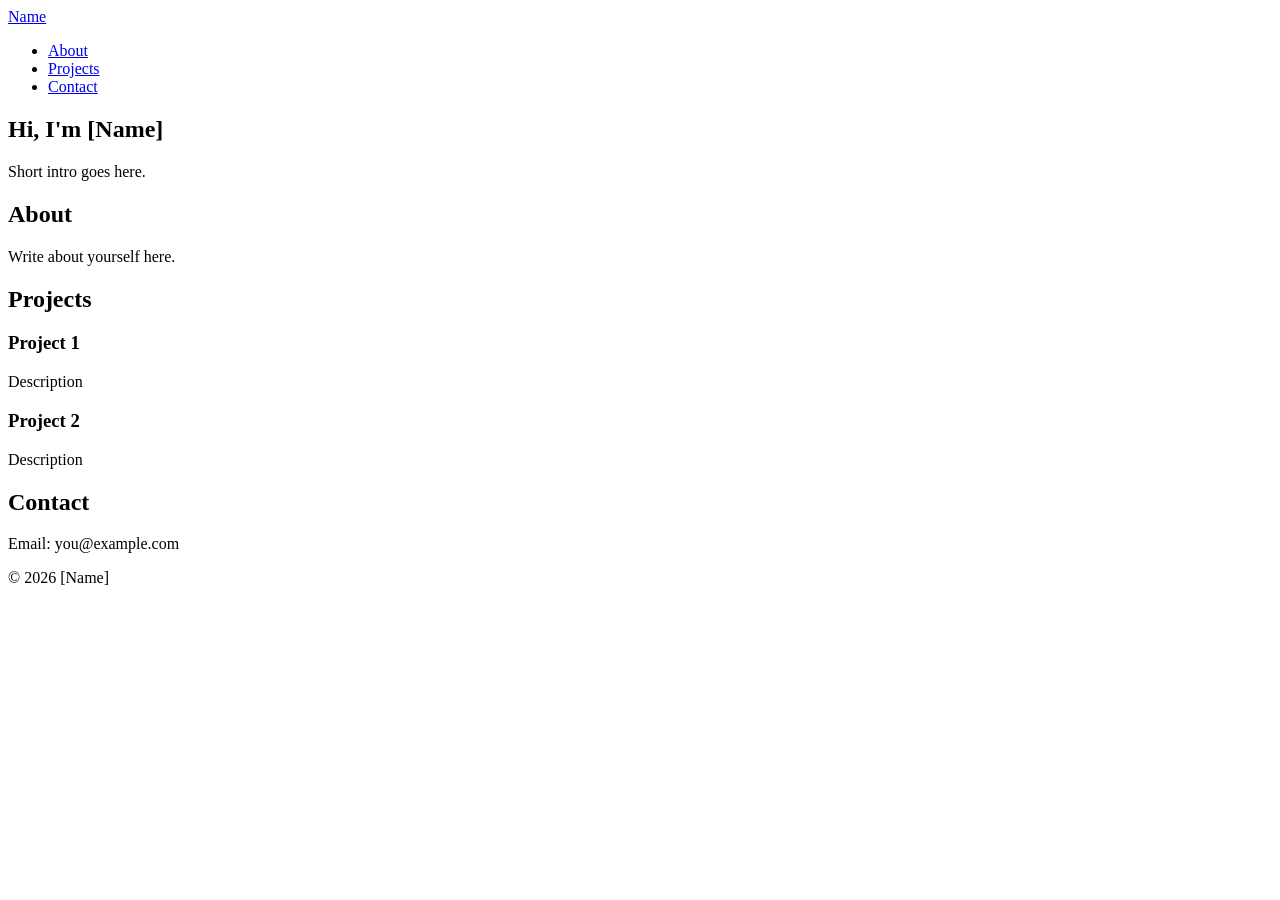
==== index.html @ eb942d85 "Add files via upload" ====
<!DOCTYPE html>
<html lang="en">
<head>
  <meta charset="UTF-8">
  <meta name="viewport" content="width=device-width, initial-scale=1.0">
  <title>My Portfolio</title>
  <link rel="stylesheet" href="style.css">
</head>
<body>

  <header>
    <nav>
      <a href="#">Name</a>
      <ul>
        <li><a href="#about">About</a></li>
        <li><a href="#projects">Projects</a></li>
        <li><a href="#contact">Contact</a></li>
      </ul>
    </nav>
  </header>

  <main>

    <section id="hero">
      <h1>Hi, I'm [Name]</h1>
      <p>Short intro goes here.</p>
    </section>

    <section id="about">
      <h2>About</h2>
      <p>Write about yourself here.</p>
    </section>

    <section id="projects">
      <h2>Projects</h2>
      <div class="project">
        <h3>Project 1</h3>
        <p>Description</p>
      </div>
      <div class="project">
        <h3>Project 2</h3>
        <p>Description</p>
      </div>
    </section>

    <section id="contact">
      <h2>Contact</h2>
      <p>Email: you@example.com</p>
    </section>

  </main>

  <footer>
    <p>&copy; 2026 [Name]</p>
  </footer>

  <script src="script.js"></script>
</body>
</html>
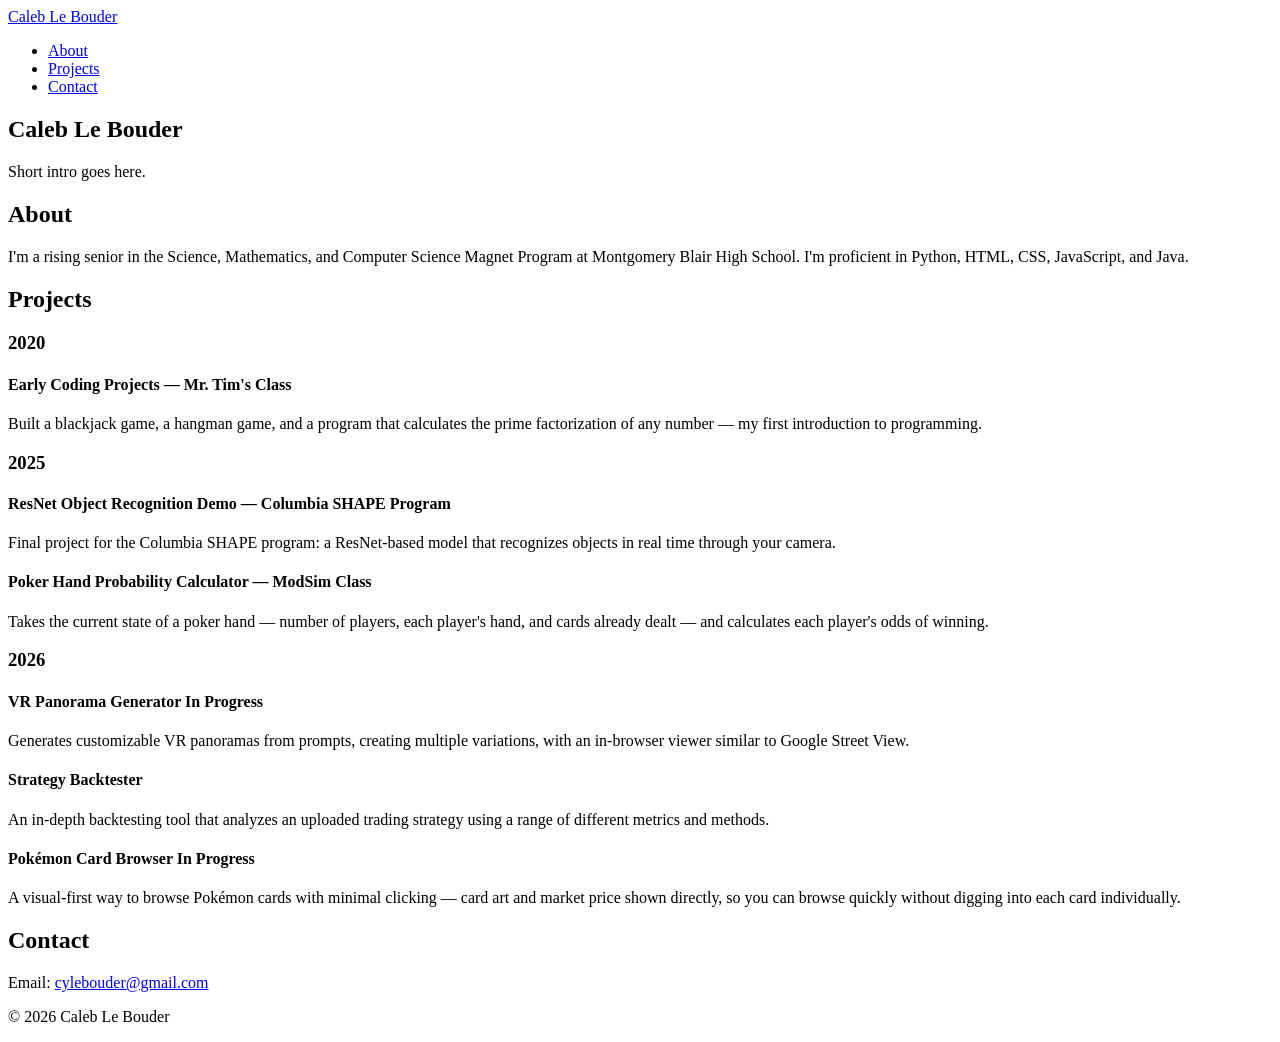
==== commit a6b4b4f2: "personalized" ====
--- a/index.html
+++ b/index.html
@@ -10,7 +10,7 @@
 
   <header>
     <nav>
-      <a href="#">Name</a>
+      <a href="#">Caleb Le Bouder</a>
       <ul>
         <li><a href="#about">About</a></li>
         <li><a href="#projects">Projects</a></li>
@@ -22,36 +22,67 @@
   <main>
 
     <section id="hero">
-      <h1>Hi, I'm [Name]</h1>
+      <h1>Caleb Le Bouder</h1>
       <p>Short intro goes here.</p>
     </section>
 
     <section id="about">
       <h2>About</h2>
-      <p>Write about yourself here.</p>
+      <p>I'm a rising senior in the Science, Mathematics, and Computer Science Magnet Program at Montgomery Blair High School. I'm proficient in Python, HTML, CSS, JavaScript, and Java.</p>
     </section>
 
     <section id="projects">
       <h2>Projects</h2>
-      <div class="project">
-        <h3>Project 1</h3>
-        <p>Description</p>
+
+      <div class="timeline-year">
+        <h3>2020</h3>
+        <div class="project">
+          <h4>Early Coding Projects — Mr. Tim's Class</h4>
+          <p>Built a blackjack game, a hangman game, and a program that calculates the prime factorization of any number — my first introduction to programming.</p>
+        </div>
       </div>
-      <div class="project">
-        <h3>Project 2</h3>
-        <p>Description</p>
+
+      <div class="timeline-year">
+        <h3>2025</h3>
+        <div class="project">
+          <h4>ResNet Object Recognition Demo — Columbia SHAPE Program</h4>
+          <p>Final project for the Columbia SHAPE program: a ResNet-based model that recognizes objects in real time through your camera.</p>
+        </div>
+        <div class="project">
+          <h4>Poker Hand Probability Calculator — ModSim Class</h4>
+          <p>Takes the current state of a poker hand — number of players, each player's hand, and cards already dealt — and calculates each player's odds of winning.</p>
+        </div>
       </div>
+
+      <div class="timeline-year">
+        <h3>2026</h3>
+        <div class="project">
+          <h4>VR Panorama Generator <span class="status">In Progress</span></h4>
+          <p>Generates customizable VR panoramas from prompts, creating multiple variations, with an in-browser viewer similar to Google Street View.</p>
+        </div>
+        <div class="project">
+          <h4>Strategy Backtester</h4>
+          <p>An in-depth backtesting tool that analyzes an uploaded trading strategy using a range of different metrics and methods.</p>
+        </div>
+        <div class="project">
+          <h4>Pokémon Card Browser <span class="status">In Progress</span></h4>
+          <p>A visual-first way to browse Pokémon cards with minimal clicking — card art and market price shown directly, so you can browse quickly without digging into each card individually.</p>
+        </div>
+      </div>
+
+      <!-- To add a new project: copy a .project block into the relevant .timeline-year, or add a new .timeline-year block for a new year. -->
+
     </section>
 
     <section id="contact">
       <h2>Contact</h2>
-      <p>Email: you@example.com</p>
+      <p>Email: <a href="mailto:cylebouder@gmail.com">cylebouder@gmail.com</a></p>
     </section>
 
   </main>
 
   <footer>
-    <p>&copy; 2026 [Name]</p>
+    <p>&copy; 2026 Caleb Le Bouder</p>
   </footer>
 
   <script src="script.js"></script>
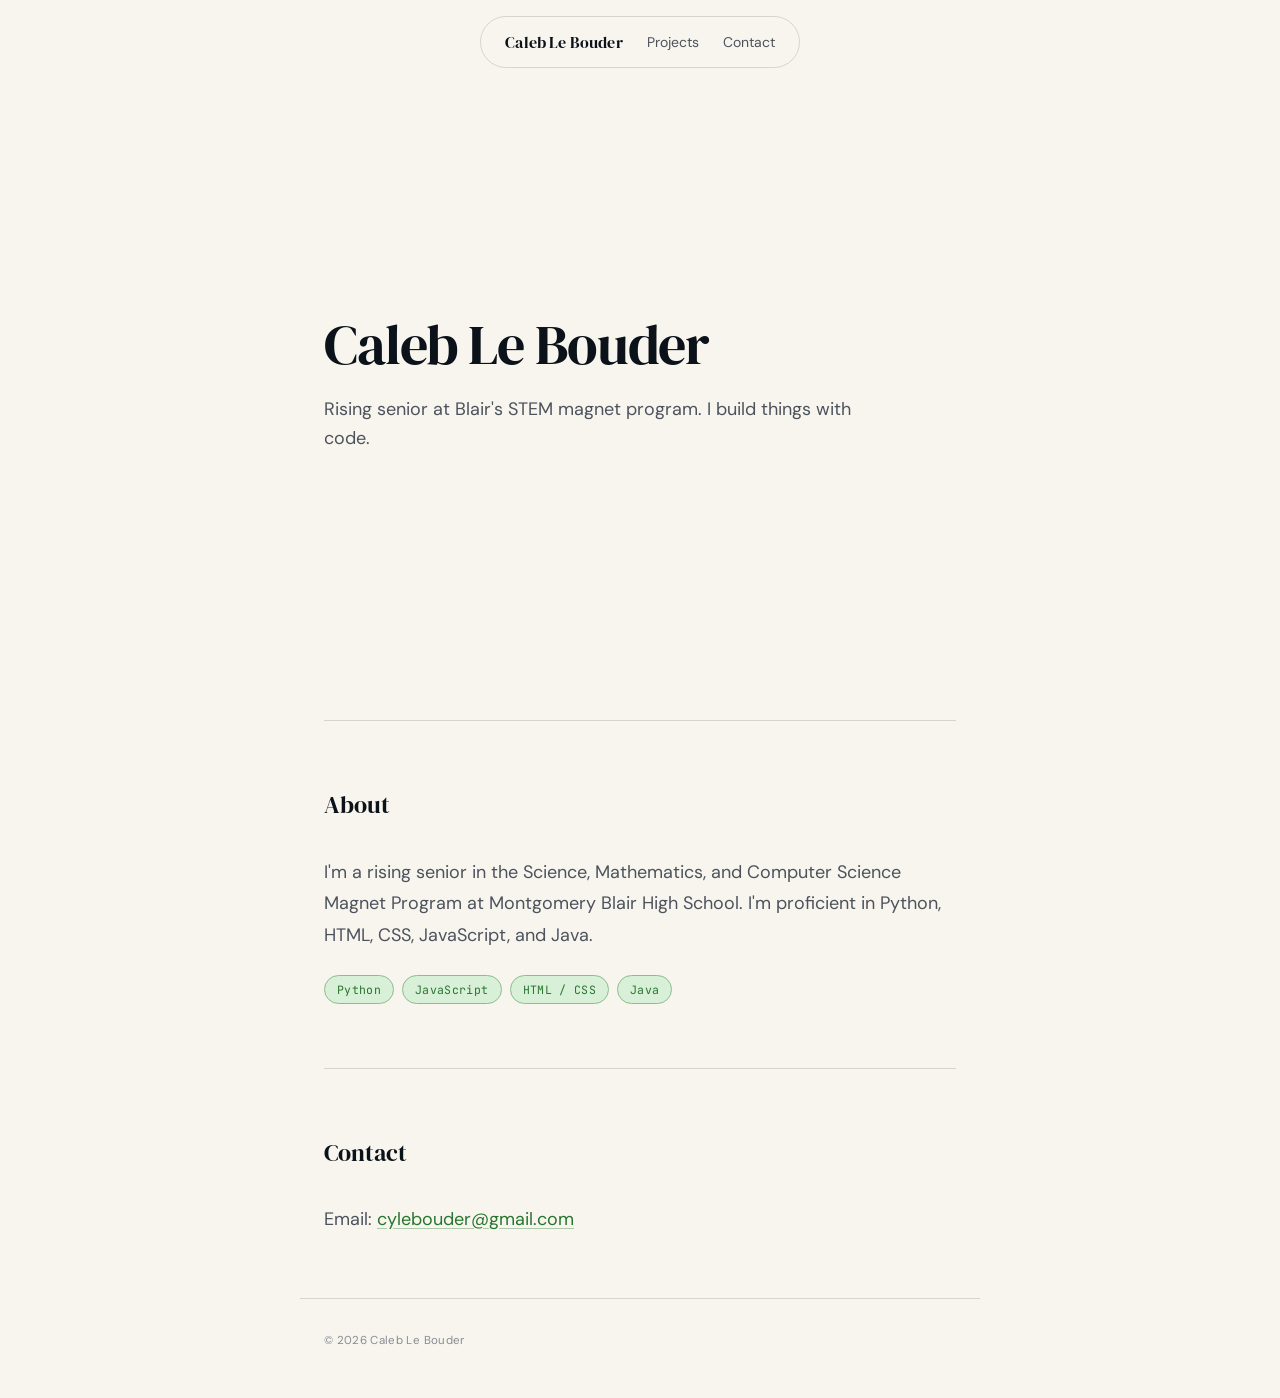
==== commit 2305d4d2: "Add design system and split projects onto separate page - Apply Garden theme (DM Serif Display, DM S" ====
--- a/index.html
+++ b/index.html
@@ -3,7 +3,11 @@
 <head>
   <meta charset="UTF-8">
   <meta name="viewport" content="width=device-width, initial-scale=1.0">
-  <title>My Portfolio</title>
+  <meta name="description" content="Caleb Le Bouder — developer, Blair SMCS magnet, builder of interesting things.">
+  <title>Caleb Le Bouder</title>
+  <link rel="preconnect" href="https://fonts.googleapis.com">
+  <link rel="preconnect" href="https://fonts.gstatic.com" crossorigin>
+  <link href="https://fonts.googleapis.com/css2?family=DM+Serif+Display&family=DM+Sans:opsz,wght@9..40,300;9..40,400;9..40,500&family=JetBrains+Mono:wght@400&display=swap" rel="stylesheet">
   <link rel="stylesheet" href="style.css">
 </head>
 <body>
@@ -12,8 +16,7 @@
     <nav>
       <a href="#">Caleb Le Bouder</a>
       <ul>
-        <li><a href="#about">About</a></li>
-        <li><a href="#projects">Projects</a></li>
+        <li><a href="projects.html">Projects</a></li>
         <li><a href="#contact">Contact</a></li>
       </ul>
     </nav>
@@ -23,58 +26,22 @@
 
     <section id="hero">
       <h1>Caleb Le Bouder</h1>
-      <p>Short intro goes here.</p>
+      <p>Rising senior at Blair's STEM magnet program. I build things with code.</p>
     </section>
 
-    <section id="about">
+    <section id="about" class="reveal">
       <h2>About</h2>
       <p>I'm a rising senior in the Science, Mathematics, and Computer Science Magnet Program at Montgomery Blair High School. I'm proficient in Python, HTML, CSS, JavaScript, and Java.</p>
+      <div class="skills">
+        <span class="skill-tag">Python</span>
+        <span class="skill-tag">JavaScript</span>
+        <span class="skill-tag">HTML / CSS</span>
+        <span class="skill-tag">Java</span>
+      </div>
     </section>
 
-    <section id="projects">
-      <h2>Projects</h2>
 
-      <div class="timeline-year">
-        <h3>2020</h3>
-        <div class="project">
-          <h4>Early Coding Projects — Mr. Tim's Class</h4>
-          <p>Built a blackjack game, a hangman game, and a program that calculates the prime factorization of any number — my first introduction to programming.</p>
-        </div>
-      </div>
-
-      <div class="timeline-year">
-        <h3>2025</h3>
-        <div class="project">
-          <h4>ResNet Object Recognition Demo — Columbia SHAPE Program</h4>
-          <p>Final project for the Columbia SHAPE program: a ResNet-based model that recognizes objects in real time through your camera.</p>
-        </div>
-        <div class="project">
-          <h4>Poker Hand Probability Calculator — ModSim Class</h4>
-          <p>Takes the current state of a poker hand — number of players, each player's hand, and cards already dealt — and calculates each player's odds of winning.</p>
-        </div>
-      </div>
-
-      <div class="timeline-year">
-        <h3>2026</h3>
-        <div class="project">
-          <h4>VR Panorama Generator <span class="status">In Progress</span></h4>
-          <p>Generates customizable VR panoramas from prompts, creating multiple variations, with an in-browser viewer similar to Google Street View.</p>
-        </div>
-        <div class="project">
-          <h4>Strategy Backtester</h4>
-          <p>An in-depth backtesting tool that analyzes an uploaded trading strategy using a range of different metrics and methods.</p>
-        </div>
-        <div class="project">
-          <h4>Pokémon Card Browser <span class="status">In Progress</span></h4>
-          <p>A visual-first way to browse Pokémon cards with minimal clicking — card art and market price shown directly, so you can browse quickly without digging into each card individually.</p>
-        </div>
-      </div>
-
-      <!-- To add a new project: copy a .project block into the relevant .timeline-year, or add a new .timeline-year block for a new year. -->
-
-    </section>
-
-    <section id="contact">
+<section id="contact" class="reveal">
       <h2>Contact</h2>
       <p>Email: <a href="mailto:cylebouder@gmail.com">cylebouder@gmail.com</a></p>
     </section>
--- a/style.css
+++ b/style.css
@@ -0,0 +1,482 @@
+/* Hallmark · macrostructure: Letter · tone: soft editorial · anchor hue: garden-green */
+/* Hallmark · pre-emit critique: P4 H4 E4 S4 R4 V4 */
+
+/* ── tokens ──────────────────────────────────────────────────── */
+:root {
+  /* color */
+  --color-paper:      oklch(97%  0.010 88);
+  --color-paper-2:    oklch(93%  0.015 88);
+  --color-paper-3:    oklch(89%  0.018 88);
+  --color-ink:        oklch(18%  0.020 255);
+  --color-ink-2:      oklch(44%  0.018 255);
+  --color-ink-3:      oklch(64%  0.012 255);
+  --color-accent:     oklch(50%  0.130 145);
+  --color-accent-mid: oklch(75%  0.080 145);
+  --color-accent-dim: oklch(93%  0.040 145);
+  --color-rule:       oklch(87%  0.010 88);
+  --color-focus:      oklch(50%  0.130 145);
+
+  /* typography */
+  --font-display: 'DM Serif Display', Georgia, serif;
+  --font-body:    'DM Sans', system-ui, sans-serif;
+  --font-mono:    'JetBrains Mono', 'Courier New', monospace;
+
+  /* type scale */
+  --text-xs:        0.72rem;
+  --text-sm:        0.875rem;
+  --text-base:      1rem;
+  --text-lg:        1.125rem;
+  --text-xl:        1.25rem;
+  --text-2xl:       1.5rem;
+  --text-3xl:       2rem;
+  --text-4xl:       2.75rem;
+  --text-display-s: 3.5rem;
+  --text-display:   4.5rem;
+
+  /* spacing (4-pt) */
+  --space-1:  0.25rem;
+  --space-2:  0.5rem;
+  --space-3:  0.75rem;
+  --space-4:  1rem;
+  --space-5:  1.25rem;
+  --space-6:  1.5rem;
+  --space-8:  2rem;
+  --space-10: 2.5rem;
+  --space-12: 3rem;
+  --space-16: 4rem;
+  --space-20: 5rem;
+  --space-24: 6rem;
+  --space-32: 8rem;
+
+  /* motion */
+  --ease-out:    cubic-bezier(0.16, 1, 0.3, 1);
+  --ease-in:     cubic-bezier(0.4, 0, 1, 1);
+  --ease-in-out: cubic-bezier(0.4, 0, 0.2, 1);
+  --dur-fast:    120ms;
+  --dur-base:    240ms;
+  --dur-slow:    440ms;
+
+  /* layout */
+  --max-w:      680px;
+  --radius-sm:  3px;
+  --radius-md:  8px;
+  --radius-lg:  16px;
+  --radius-pill:999px;
+}
+
+/* ── reset ───────────────────────────────────────────────────── */
+*, *::before, *::after {
+  box-sizing: border-box;
+  margin: 0;
+  padding: 0;
+}
+
+html {
+  scroll-behavior: smooth;
+  overflow-x: clip;
+}
+
+body {
+  background-color: var(--color-paper);
+  color: var(--color-ink);
+  font-family: var(--font-body);
+  font-size: var(--text-base);
+  line-height: 1.65;
+  overflow-x: clip;
+  -webkit-font-smoothing: antialiased;
+  -moz-osx-font-smoothing: grayscale;
+}
+
+/* ── nav — N5 floating pill ──────────────────────────────────── */
+header {
+  position: fixed;
+  top: var(--space-4);
+  left: 0;
+  right: 0;
+  z-index: 100;
+  display: flex;
+  justify-content: center;
+  pointer-events: none;
+}
+
+nav {
+  pointer-events: all;
+  display: flex;
+  align-items: center;
+  gap: var(--space-6);
+  padding: var(--space-3) var(--space-6);
+  background: oklch(97% 0.010 88 / 0.88);
+  backdrop-filter: blur(14px);
+  -webkit-backdrop-filter: blur(14px);
+  border: 1px solid var(--color-rule);
+  border-radius: var(--radius-pill);
+  transition:
+    box-shadow var(--dur-base) var(--ease-out),
+    background  var(--dur-base) var(--ease-out);
+}
+
+nav.scrolled {
+  box-shadow: 0 2px 20px oklch(18% 0.02 255 / 0.09);
+}
+
+nav > a {
+  font-family: var(--font-display);
+  font-size: var(--text-base);
+  color: var(--color-ink);
+  text-decoration: none;
+  letter-spacing: 0.01em;
+  white-space: nowrap;
+  flex-shrink: 0;
+}
+
+nav > a:focus-visible {
+  outline: 2px solid var(--color-focus);
+  outline-offset: 3px;
+  border-radius: var(--radius-sm);
+}
+
+nav ul {
+  display: flex;
+  list-style: none;
+  gap: var(--space-6);
+}
+
+nav ul a {
+  font-size: var(--text-sm);
+  font-weight: 400;
+  color: var(--color-ink-2);
+  text-decoration: none;
+  transition: color var(--dur-fast) var(--ease-out);
+}
+
+nav ul a:hover,
+nav ul a.active {
+  color: var(--color-ink);
+}
+
+nav ul a.active {
+  font-weight: 500;
+}
+
+nav ul a:focus-visible {
+  outline: 2px solid var(--color-focus);
+  outline-offset: 2px;
+  border-radius: var(--radius-sm);
+}
+
+/* ── page layout ─────────────────────────────────────────────── */
+main {
+  max-width: var(--max-w);
+  margin: 0 auto;
+  padding: 0 var(--space-6);
+}
+
+section[id] {
+  scroll-margin-top: 80px;
+}
+
+section + section {
+  border-top: 1px solid var(--color-rule);
+}
+
+section {
+  padding-top: var(--space-16);
+  padding-bottom: var(--space-16);
+}
+
+section h2 {
+  font-family: var(--font-display);
+  font-size: var(--text-2xl);
+  font-weight: 400;
+  font-style: normal;
+  color: var(--color-ink);
+  margin-bottom: var(--space-8);
+}
+
+/* ── hero ────────────────────────────────────────────────────── */
+#hero {
+  min-height: 80vh;
+  display: flex;
+  flex-direction: column;
+  justify-content: center;
+  padding-top: var(--space-32);
+  padding-bottom: var(--space-20);
+  border-top: none;
+}
+
+#hero h1 {
+  font-family: var(--font-display);
+  font-size: var(--text-display-s);
+  font-weight: 400;
+  font-style: normal;
+  line-height: 1.08;
+  letter-spacing: -0.02em;
+  color: var(--color-ink);
+  margin-bottom: var(--space-5);
+  overflow-wrap: anywhere;
+  min-width: 0;
+}
+
+#hero p {
+  font-size: var(--text-lg);
+  color: var(--color-ink-2);
+  max-width: 46ch;
+  line-height: 1.6;
+}
+
+/* ── about ───────────────────────────────────────────────────── */
+#about p {
+  font-size: var(--text-lg);
+  color: var(--color-ink-2);
+  max-width: 56ch;
+  line-height: 1.75;
+  margin-bottom: var(--space-6);
+}
+
+.skills {
+  display: flex;
+  flex-wrap: wrap;
+  gap: var(--space-2);
+}
+
+.skill-tag {
+  font-family: var(--font-mono);
+  font-size: var(--text-xs);
+  color: var(--color-accent);
+  background: var(--color-accent-dim);
+  padding: var(--space-1) var(--space-3);
+  border-radius: var(--radius-pill);
+  border: 1px solid var(--color-accent-mid);
+  letter-spacing: 0.03em;
+  white-space: nowrap;
+}
+
+/* ── projects page hero ──────────────────────────────────────── */
+#projects-hero {
+  padding-top: var(--space-32);
+  padding-bottom: var(--space-12);
+  border-top: none;
+}
+
+#projects-hero h1 {
+  font-family: var(--font-display);
+  font-size: var(--text-display-s);
+  font-weight: 400;
+  font-style: normal;
+  line-height: 1.08;
+  letter-spacing: -0.02em;
+  color: var(--color-ink);
+  margin-bottom: var(--space-4);
+  overflow-wrap: anywhere;
+  min-width: 0;
+}
+
+#projects-hero p {
+  font-size: var(--text-lg);
+  color: var(--color-ink-2);
+  max-width: 46ch;
+}
+
+#projects-list {
+  border-top: 1px solid var(--color-rule);
+}
+
+/* ── projects — timeline ─────────────────────────────────────── */
+.timeline-year {
+  margin-bottom: var(--space-10);
+}
+
+.timeline-year:last-child {
+  margin-bottom: 0;
+}
+
+.timeline-year > h3 {
+  font-family: var(--font-mono);
+  font-size: var(--text-sm);
+  font-weight: 400;
+  color: var(--color-accent);
+  letter-spacing: 0.08em;
+  margin-bottom: var(--space-4);
+  display: flex;
+  align-items: center;
+  gap: var(--space-3);
+}
+
+.timeline-year > h3::after {
+  content: '';
+  flex: 1;
+  height: 1px;
+  background: var(--color-rule);
+}
+
+.project {
+  padding: var(--space-5) var(--space-6);
+  border-radius: var(--radius-md);
+  border: 1px solid var(--color-rule);
+  background: var(--color-paper);
+  margin-bottom: var(--space-3);
+  transition:
+    border-color var(--dur-base) var(--ease-out),
+    background   var(--dur-base) var(--ease-out),
+    transform    var(--dur-base) var(--ease-out),
+    box-shadow   var(--dur-base) var(--ease-out);
+}
+
+.project:last-child {
+  margin-bottom: 0;
+}
+
+.project:hover {
+  border-color: var(--color-accent-mid);
+  background: var(--color-accent-dim);
+  transform: translateY(-2px);
+  box-shadow: 0 4px 16px oklch(50% 0.13 145 / 0.07);
+}
+
+.project h4 {
+  font-size: var(--text-base);
+  font-weight: 500;
+  font-style: normal;
+  color: var(--color-ink);
+  margin-bottom: var(--space-2);
+  display: flex;
+  align-items: center;
+  gap: var(--space-3);
+  flex-wrap: wrap;
+  line-height: 1.4;
+}
+
+.project p {
+  font-size: var(--text-sm);
+  color: var(--color-ink-2);
+  line-height: 1.65;
+  max-width: 60ch;
+}
+
+.status {
+  font-family: var(--font-mono);
+  font-size: 0.62rem;
+  font-weight: 400;
+  color: var(--color-accent);
+  background: var(--color-accent-dim);
+  padding: 2px var(--space-2);
+  border-radius: var(--radius-pill);
+  border: 1px solid var(--color-accent-mid);
+  letter-spacing: 0.04em;
+  white-space: nowrap;
+  flex-shrink: 0;
+}
+
+/* ── contact ─────────────────────────────────────────────────── */
+#contact p {
+  font-size: var(--text-lg);
+  color: var(--color-ink-2);
+}
+
+#contact a {
+  color: var(--color-accent);
+  text-decoration: underline;
+  text-underline-offset: 3px;
+  text-decoration-color: oklch(50% 0.13 145 / 0.35);
+  transition:
+    color                var(--dur-fast) var(--ease-out),
+    text-decoration-color var(--dur-fast) var(--ease-out);
+}
+
+#contact a:hover {
+  color: oklch(38% 0.12 145);
+  text-decoration-color: var(--color-accent);
+}
+
+#contact a:focus-visible {
+  outline: 2px solid var(--color-focus);
+  outline-offset: 3px;
+  border-radius: var(--radius-sm);
+}
+
+/* ── footer — Ft1 minimal statement ─────────────────────────── */
+footer {
+  max-width: var(--max-w);
+  margin: 0 auto;
+  padding: var(--space-8) var(--space-6) var(--space-12);
+  border-top: 1px solid var(--color-rule);
+}
+
+footer p {
+  font-size: var(--text-xs);
+  color: var(--color-ink-3);
+  letter-spacing: 0.03em;
+}
+
+/* ── scroll reveal ───────────────────────────────────────────── */
+.reveal {
+  opacity: 0;
+  transform: translateY(14px);
+  transition:
+    opacity   var(--dur-slow) var(--ease-out),
+    transform var(--dur-slow) var(--ease-out);
+}
+
+.reveal.visible {
+  opacity: 1;
+  transform: translateY(0);
+}
+
+/* ── reduced motion ──────────────────────────────────────────── */
+@media (prefers-reduced-motion: reduce) {
+  html { scroll-behavior: auto; }
+
+  .reveal {
+    opacity: 1;
+    transform: none;
+    transition: none;
+  }
+
+  .project,
+  nav { transition: none; }
+}
+
+/* ── responsive — 768px ──────────────────────────────────────── */
+@media (max-width: 768px) {
+  :root { --max-w: 100%; }
+}
+
+/* ── responsive — 600px ──────────────────────────────────────── */
+@media (max-width: 600px) {
+  nav {
+    gap: var(--space-4);
+    padding: var(--space-2) var(--space-5);
+  }
+
+  nav ul { gap: var(--space-4); }
+
+  #hero {
+    padding-top: var(--space-24);
+    min-height: 70vh;
+  }
+
+  #hero h1 { font-size: var(--text-4xl); }
+
+  section {
+    padding-top: var(--space-12);
+    padding-bottom: var(--space-12);
+  }
+}
+
+/* ── responsive — 414px ──────────────────────────────────────── */
+@media (max-width: 414px) {
+  #hero h1 { font-size: var(--text-3xl); }
+
+  nav ul { gap: var(--space-3); }
+}
+
+/* ── responsive — 375px ──────────────────────────────────────── */
+@media (max-width: 375px) {
+  #hero h1 { font-size: var(--text-2xl); }
+}
+
+/* ── responsive — 320px: hide nav wordmark ───────────────────── */
+@media (max-width: 340px) {
+  nav > a { display: none; }
+  nav { gap: var(--space-3); }
+}
